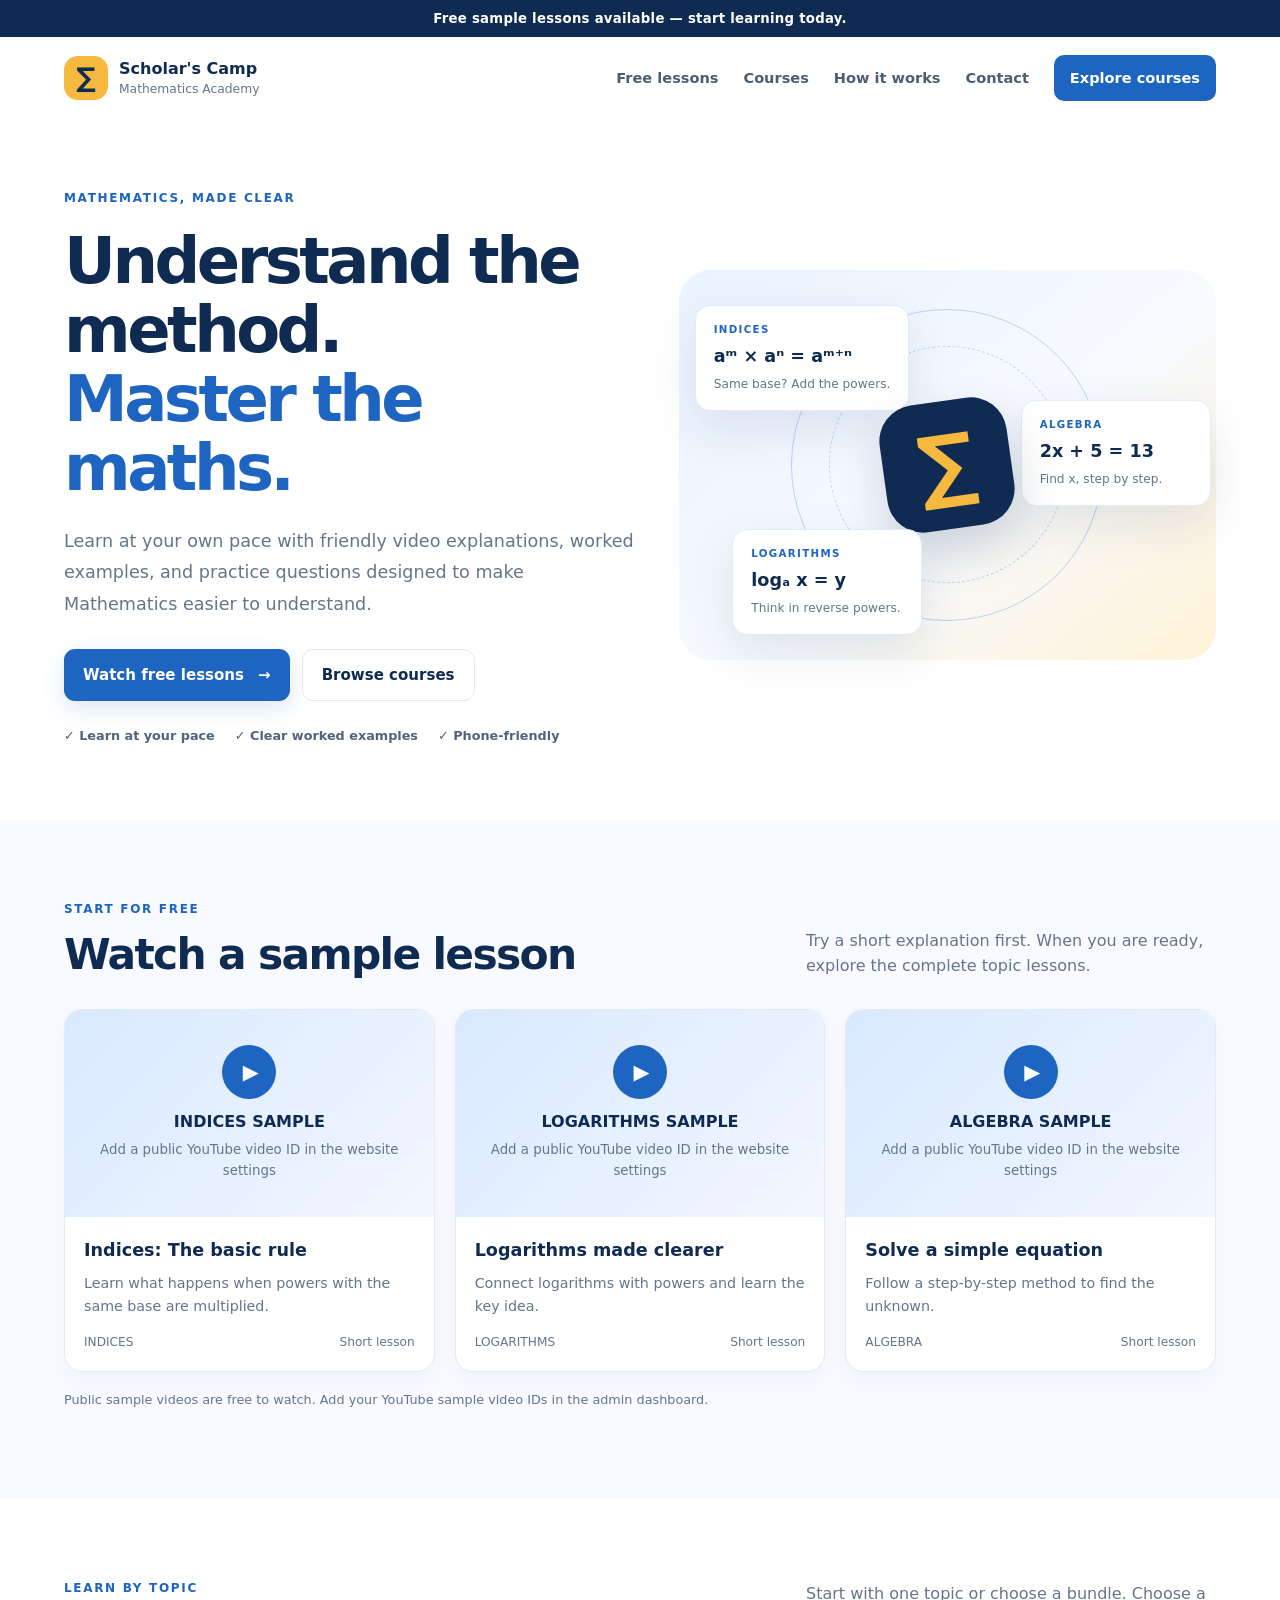
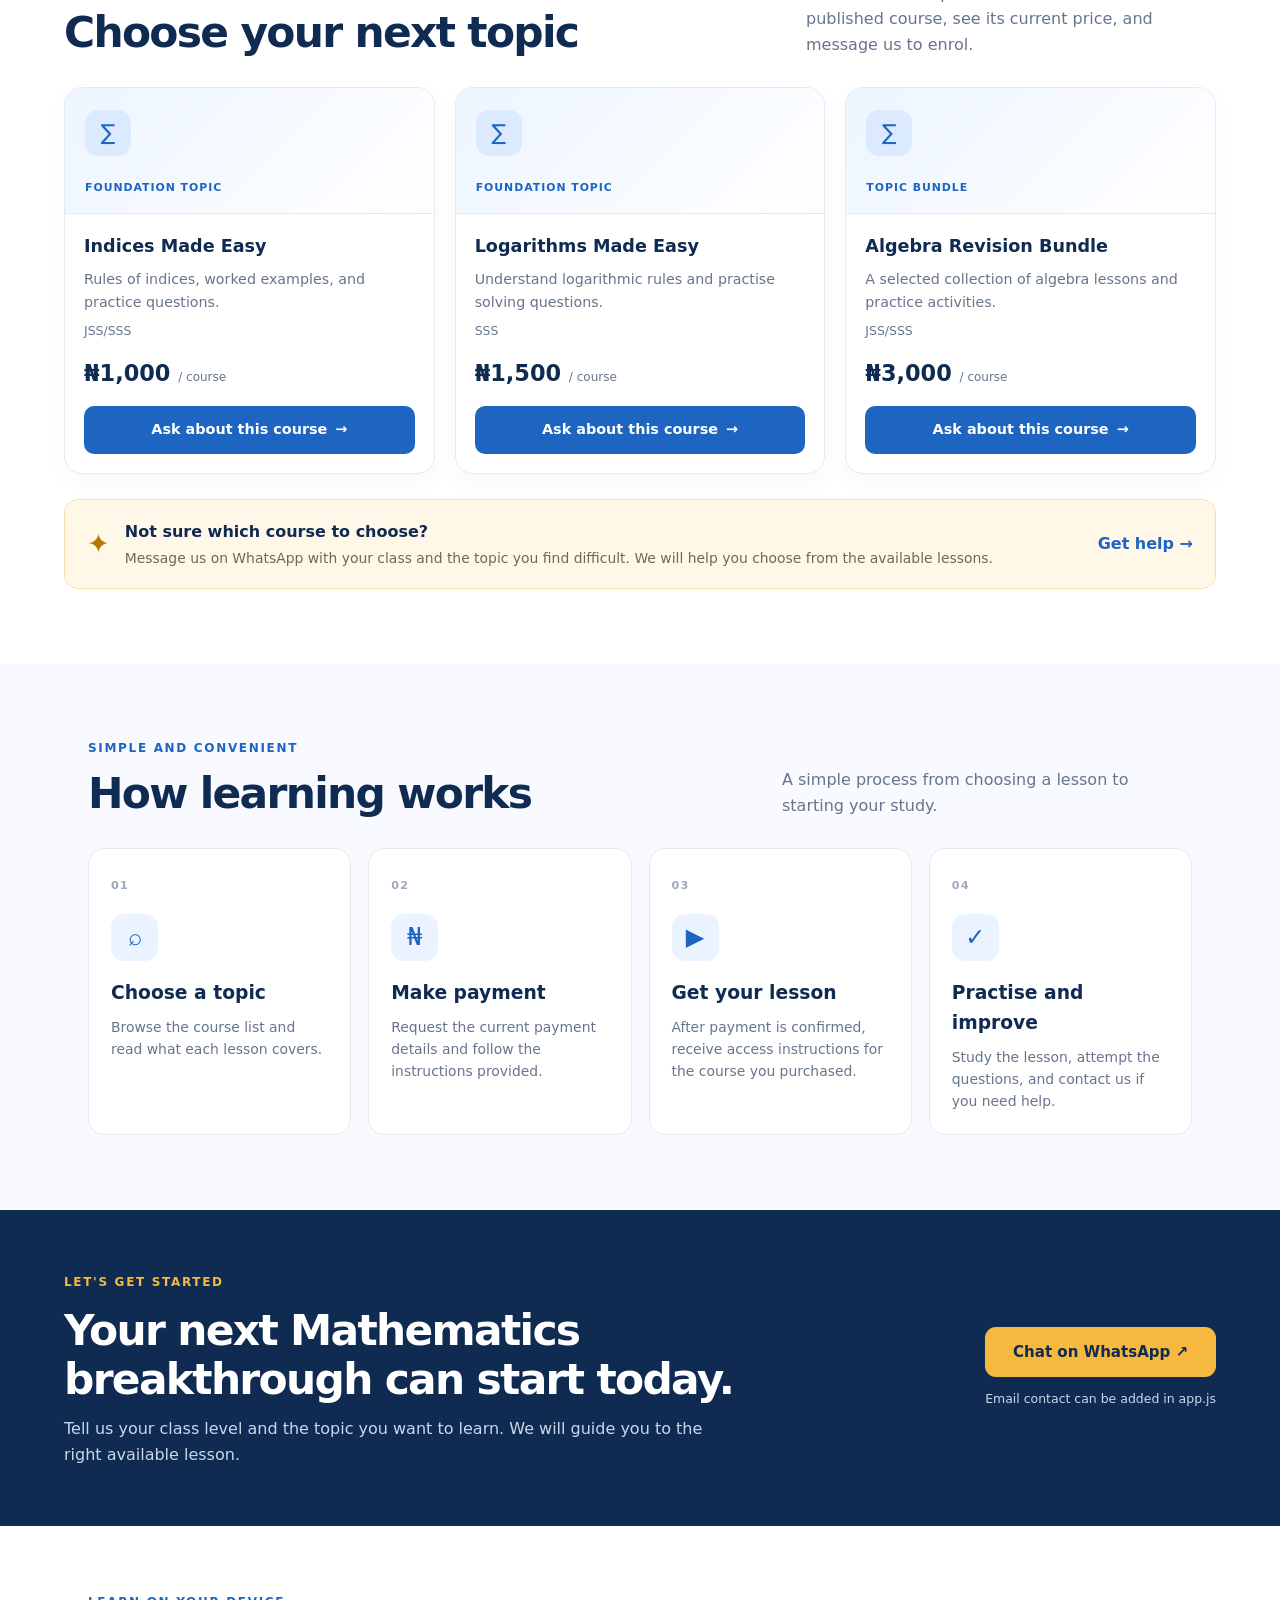
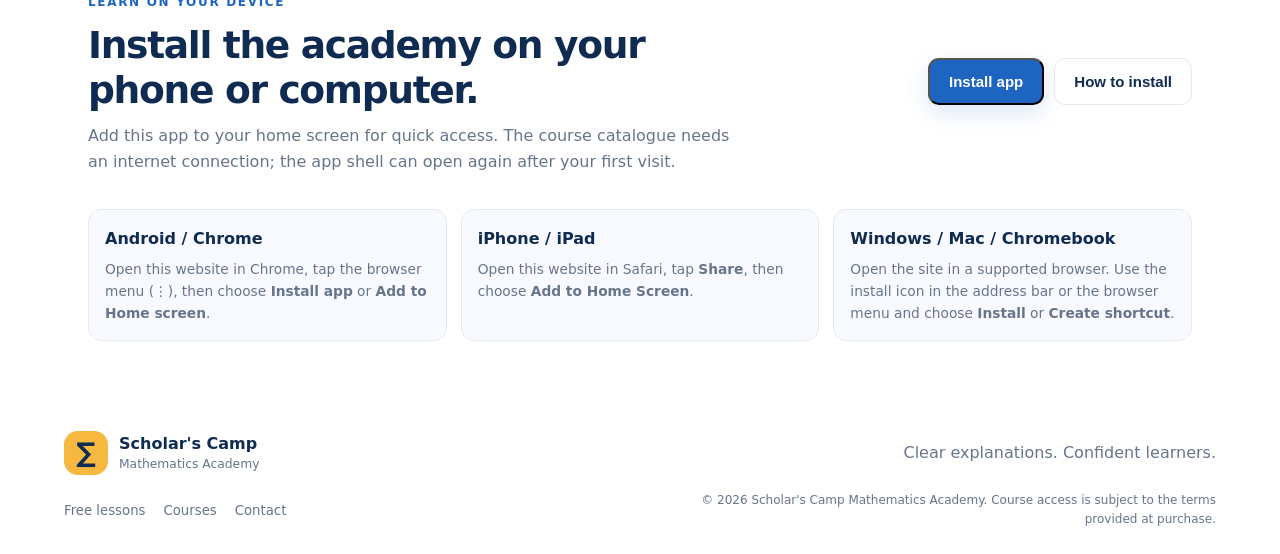
==== index.html @ 8bfcaed8 "Add files via upload" ====
<!doctype html>
<html lang="en">
<head>
  <meta charset="utf-8">
  <meta name="viewport" content="width=device-width, initial-scale=1">
  <meta name="theme-color" content="#102b52">
  <meta name="description" content="Learn Mathematics step by step with clear video lessons, worked examples, and practice questions.">
  <title>Scholar's Camp Mathematics Academy</title>
  <link rel="manifest" href="manifest.webmanifest">
  <link rel="icon" type="image/png" sizes="192x192" href="icons/icon-192.png">
  <link rel="apple-touch-icon" href="icons/icon-192.png">
  <meta name="apple-mobile-web-app-capable" content="yes">
  <meta name="apple-mobile-web-app-status-bar-style" content="black-translucent">
  <meta name="apple-mobile-web-app-title" content="Scholar's Camp Maths">
  <link rel="stylesheet" href="styles.css">
</head>
<body>
  <div class="announcement">Free sample lessons available — start learning today.</div>
  <header class="site-header">
    <a class="brand" href="#home" aria-label="Scholar's Camp Mathematics Academy home">
      <span class="brand-mark">∑</span>
      <span><strong>Scholar's Camp</strong><small>Mathematics Academy</small></span>
    </a>
    <button class="menu-toggle" id="menuToggle" aria-label="Open navigation" aria-expanded="false">☰</button>
    <nav id="mainNav">
      <a href="#samples">Free lessons</a>
      <a href="#courses">Courses</a>
      <a href="#how">How it works</a>
      <a href="#contact">Contact</a>
      <button class="install-nav-button" id="installAppBtn" type="button" hidden>Install app</button>
      <a class="nav-cta" href="#courses">Explore courses</a>
    </nav>
  </header>

  <main>
    <section class="hero" id="home">
      <div class="hero-copy">
        <span class="eyebrow">MATHEMATICS, MADE CLEAR</span>
        <h1>Understand the method.<br><span>Master the maths.</span></h1>
        <p>Learn at your own pace with friendly video explanations, worked examples, and practice questions designed to make Mathematics easier to understand.</p>
        <div class="hero-actions">
          <a class="button button-primary" href="#samples">Watch free lessons <span>→</span></a>
          <a class="button button-light" href="#courses">Browse courses</a>
        </div>
        <div class="trust-row"><span>✓ Learn at your pace</span><span>✓ Clear worked examples</span><span>✓ Phone-friendly</span></div>
      </div>
      <div class="hero-visual" aria-label="Mathematics learning illustration">
        <div class="formula-card formula-one"><span class="formula-label">INDICES</span><strong>aᵐ × aⁿ = aᵐ⁺ⁿ</strong><small>Same base? Add the powers.</small></div>
        <div class="formula-card formula-two"><span class="formula-label">ALGEBRA</span><strong>2x + 5 = 13</strong><small>Find x, step by step.</small></div>
        <div class="formula-orbit">∑</div>
        <div class="formula-card formula-three"><span class="formula-label">LOGARITHMS</span><strong>logₐ x = y</strong><small>Think in reverse powers.</small></div>
      </div>
    </section>

    <section class="section samples-section" id="samples">
      <div class="section-heading">
        <div><span class="eyebrow">START FOR FREE</span><h2>Watch a sample lesson</h2></div>
        <p>Try a short explanation first. When you are ready, explore the complete topic lessons.</p>
      </div>
      <div class="sample-grid" id="sampleGrid">
        <!-- Sample cards are rendered from app.js. Replace the example video IDs with your own public sample videos. -->
      </div>
      <p class="small-note">Public sample videos are free to watch. Add your YouTube sample video IDs in the admin dashboard.</p>
    </section>

    <section class="section courses-section" id="courses">
      <div class="section-heading">
        <div><span class="eyebrow">LEARN BY TOPIC</span><h2>Choose your next topic</h2></div>
        <p>Start with one topic or choose a bundle. Choose a published course, see its current price, and message us to enrol.</p>
      </div>
      <div class="course-grid" id="courseGrid"></div>
      <div class="course-note"><span class="note-icon">✦</span><div><strong>Not sure which course to choose?</strong><p>Message us on WhatsApp with your class and the topic you find difficult. We will help you choose from the available lessons.</p></div><a id="courseHelpLink" class="text-link" href="#contact">Get help →</a></div>
    </section>

    <section class="how-section" id="how">
      <div class="section section-heading how-heading">
        <div><span class="eyebrow">SIMPLE AND CONVENIENT</span><h2>How learning works</h2></div>
        <p>A simple process from choosing a lesson to starting your study.</p>
      </div>
      <div class="steps">
        <article class="step"><span class="step-number">01</span><div class="step-icon">⌕</div><h3>Choose a topic</h3><p>Browse the course list and read what each lesson covers.</p></article>
        <article class="step"><span class="step-number">02</span><div class="step-icon">₦</div><h3>Make payment</h3><p>Request the current payment details and follow the instructions provided.</p></article>
        <article class="step"><span class="step-number">03</span><div class="step-icon">▶</div><h3>Get your lesson</h3><p>After payment is confirmed, receive access instructions for the course you purchased.</p></article>
        <article class="step"><span class="step-number">04</span><div class="step-icon">✓</div><h3>Practise and improve</h3><p>Study the lesson, attempt the questions, and contact us if you need help.</p></article>
      </div>
    </section>

    <section class="cta-section" id="contact">
      <div class="cta-copy"><span class="eyebrow">LET'S GET STARTED</span><h2>Your next Mathematics breakthrough can start today.</h2><p>Tell us your class level and the topic you want to learn. We will guide you to the right available lesson.</p></div>
      <div class="cta-actions"><a id="whatsappMain" class="button button-white" href="#" target="_blank" rel="noopener">Chat on WhatsApp ↗</a><a class="cta-email" href="mailto:">Email contact can be added in app.js</a></div>
    </section>

    <section class="install-section" id="installHelp">
      <div class="install-copy">
        <span class="eyebrow">LEARN ON YOUR DEVICE</span>
        <h2>Install the academy on your phone or computer.</h2>
        <p>Add this app to your home screen for quick access. The course catalogue needs an internet connection; the app shell can open again after your first visit.</p>
      </div>
      <div class="install-actions">
        <button class="button button-primary" id="installMainBtn" type="button">Install app</button>
        <button class="button button-light" id="showInstallSteps" type="button">How to install</button>
      </div>
      <div class="install-steps" id="installSteps" hidden>
        <div><strong>Android / Chrome</strong><p>Open this website in Chrome, tap the browser menu (⋮), then choose <b>Install app</b> or <b>Add to Home screen</b>.</p></div>
        <div><strong>iPhone / iPad</strong><p>Open this website in Safari, tap <b>Share</b>, then choose <b>Add to Home Screen</b>.</p></div>
        <div><strong>Windows / Mac / Chromebook</strong><p>Open the site in a supported browser. Use the install icon in the address bar or the browser menu and choose <b>Install</b> or <b>Create shortcut</b>.</p></div>
      </div>
    </section>
  </main>

  <footer class="site-footer">
    <a class="brand footer-brand" href="#home"><span class="brand-mark">∑</span><span><strong>Scholar's Camp</strong><small>Mathematics Academy</small></span></a>
    <p>Clear explanations. Confident learners.</p>
    <div class="footer-links"><a href="#samples">Free lessons</a><a href="#courses">Courses</a><a href="#contact">Contact</a></div>
    <small>© <span id="year"></span> Scholar's Camp Mathematics Academy. Course access is subject to the terms provided at purchase.</small>
  </footer>

  <div class="toast" id="toast" role="status" aria-live="polite"></div>
  <script src="app.js"></script>
  <script src="pwa.js"></script>
</body>
</html>
---- styles.css ----
:root{--navy:#102b52;--blue:#1d65c1;--sky:#eaf3ff;--gold:#f6b83f;--ink:#17263b;--muted:#66758b;--paper:#fff;--line:#e4eaf1;--green:#16845b;--shadow:0 18px 48px rgba(16,43,82,.10)}
*{box-sizing:border-box}html{scroll-behavior:smooth}body{margin:0;font-family:Inter,ui-sans-serif,system-ui,-apple-system,BlinkMacSystemFont,"Segoe UI",sans-serif;color:var(--ink);background:#fff;line-height:1.6}a{color:inherit;text-decoration:none}.announcement{text-align:center;padding:8px 14px;background:var(--navy);color:#fff;font-size:.83rem;font-weight:650;letter-spacing:.02em}.site-header{max-width:1200px;margin:auto;padding:18px 24px;display:flex;align-items:center;justify-content:space-between;gap:24px}.brand{display:flex;align-items:center;gap:11px;min-width:max-content}.brand-mark{width:44px;height:44px;display:grid;place-items:center;border-radius:14px;background:var(--gold);color:var(--navy);font-size:1.7rem;font-weight:900}.brand strong,.brand small{display:block;line-height:1.25}.brand strong{font-size:1rem;color:var(--navy)}.brand small{font-size:.77rem;color:var(--muted);margin-top:3px}.site-header nav{display:flex;align-items:center;gap:25px;font-size:.91rem;font-weight:650}.site-header nav>a:not(.nav-cta){color:#4e5e72}.site-header nav>a:hover{color:var(--blue)}.nav-cta{background:var(--blue);color:#fff;padding:11px 16px;border-radius:10px}.menu-toggle{display:none;border:1px solid var(--line);background:#fff;padding:9px 12px;border-radius:8px;font-size:1.2rem}.hero{max-width:1200px;margin:0 auto;padding:65px 24px 74px;display:grid;grid-template-columns:1.03fr .97fr;gap:44px;align-items:center;overflow:hidden}.eyebrow{font-size:.75rem;letter-spacing:.14em;font-weight:850;color:var(--blue)}h1,h2,h3,p{margin-top:0}h1{font-size:clamp(2.6rem,5vw,4.45rem);line-height:1.08;letter-spacing:-.055em;color:var(--navy);margin:18px 0 22px}h1 span{color:var(--blue)}.hero-copy>p{max-width:590px;color:var(--muted);font-size:1.1rem;line-height:1.8}.hero-actions{display:flex;flex-wrap:wrap;gap:12px;margin:28px 0 25px}.button{display:inline-flex;align-items:center;justify-content:center;gap:14px;padding:13px 19px;border-radius:11px;font-weight:750;font-size:.94rem;transition:transform .15s,box-shadow .15s}.button:hover{transform:translateY(-2px)}.button-primary{background:var(--blue);color:#fff;box-shadow:0 8px 22px #1d65c128}.button-light{border:1px solid var(--line);color:var(--navy);background:#fff}.trust-row{display:flex;gap:14px 20px;flex-wrap:wrap;color:#52637a;font-size:.8rem;font-weight:650}.hero-visual{position:relative;min-height:390px;border-radius:32px;background:linear-gradient(140deg,#eaf3ff,#f7faff 55%,#fff3d7);display:grid;place-items:center;isolation:isolate}.hero-visual:before,.hero-visual:after{content:"";position:absolute;border:1px solid #b9d3f4;border-radius:50%;width:310px;height:310px;z-index:-1}.hero-visual:after{width:235px;height:235px;border-style:dashed}.formula-orbit{width:128px;height:128px;border-radius:36px;background:var(--navy);color:var(--gold);display:grid;place-items:center;font-size:5rem;font-weight:900;box-shadow:0 22px 45px #102b5230;transform:rotate(-8deg)}.formula-card{position:absolute;background:#fff;border:1px solid #e3ebf6;box-shadow:var(--shadow);border-radius:15px;padding:15px 18px;min-width:190px}.formula-card strong,.formula-card small,.formula-label{display:block}.formula-card strong{font-size:1.1rem;color:var(--navy);margin:5px 0}.formula-card small{color:var(--muted);font-size:.76rem}.formula-label{font-size:.64rem;font-weight:850;letter-spacing:.13em;color:var(--blue)}.formula-one{top:35px;left:3%}.formula-two{right:1%;top:130px}.formula-three{bottom:25px;left:10%}.section{max-width:1200px;margin:auto;padding:75px 24px}.samples-section{background:#f8faff;max-width:none}.samples-section>*{max-width:1152px;margin-left:auto;margin-right:auto}.section-heading{display:flex;justify-content:space-between;gap:30px;align-items:end;margin-bottom:30px}.section-heading h2,.cta-copy h2{font-size:clamp(1.9rem,3.5vw,2.65rem);letter-spacing:-.04em;line-height:1.16;color:var(--navy);margin:9px 0 0}.section-heading>p{max-width:410px;color:var(--muted);margin:0}.sample-grid,.course-grid{display:grid;grid-template-columns:repeat(3,minmax(0,1fr));gap:20px}.sample-card,.course-card{background:#fff;border:1px solid var(--line);border-radius:18px;overflow:hidden;box-shadow:0 8px 25px #102b5208}.video-frame{aspect-ratio:16/9;background:#dceaff;position:relative;overflow:hidden}.video-frame iframe{width:100%;height:100%;border:0}.video-placeholder{height:100%;display:grid;place-items:center;text-align:center;padding:20px;background:linear-gradient(135deg,#d8e9ff,#f3f7ff);color:var(--navy)}.play-mark{display:grid;place-items:center;width:54px;height:54px;border-radius:50%;background:var(--blue);color:#fff;font-size:1.3rem;margin:0 auto 10px;padding-left:3px}.video-placeholder strong{display:block}.video-placeholder small{display:block;color:var(--muted);margin-top:4px}.sample-info,.course-info{padding:19px}.sample-info h3,.course-info h3{margin:0 0 8px;color:var(--navy);font-size:1.1rem}.sample-info p,.course-info p{color:var(--muted);font-size:.89rem;margin-bottom:15px}.sample-meta{display:flex;justify-content:space-between;gap:8px;color:var(--muted);font-size:.76rem}.small-note{font-size:.8rem;color:var(--muted);margin-top:18px}.course-card{padding:0}.course-top{padding:22px 20px 14px;background:linear-gradient(135deg,#edf5ff,#fff);border-bottom:1px solid var(--line)}.course-icon{width:46px;height:46px;display:grid;place-items:center;background:#dceaff;color:var(--blue);border-radius:13px;font-size:1.35rem;margin-bottom:17px}.course-tag{font-size:.68rem;letter-spacing:.09em;font-weight:850;color:var(--blue);text-transform:uppercase}.course-info{padding-top:18px}.course-price{font-size:1.4rem;font-weight:850;color:var(--navy);margin:15px 0}.course-price small{font-size:.75rem;font-weight:500;color:var(--muted)}.course-link{display:flex;align-items:center;justify-content:center;gap:8px;width:100%;border:0;border-radius:10px;background:var(--blue);color:#fff;font:inherit;font-size:.9rem;font-weight:750;padding:12px;cursor:pointer}.course-link:hover{background:var(--navy)}.course-note{margin-top:25px;padding:19px 22px;background:#fff8e8;border:1px solid #f4dfad;border-radius:14px;display:flex;align-items:center;gap:15px}.note-icon{font-size:1.7rem;color:#b77900}.course-note div{flex:1}.course-note strong{color:var(--navy)}.course-note p{margin:3px 0 0;color:#6f6756;font-size:.87rem}.text-link{color:var(--blue);font-weight:800;white-space:nowrap}.how-section{background:#f8faff}.how-heading{max-width:1152px;margin:auto;padding:70px 24px 30px}.steps{max-width:1152px;margin:0 auto;padding:0 24px 75px;display:grid;grid-template-columns:repeat(4,minmax(0,1fr));gap:17px}.step{background:#fff;border:1px solid var(--line);border-radius:16px;padding:22px;position:relative}.step-number{font-size:.7rem;letter-spacing:.1em;font-weight:850;color:#9aa9bc}.step-icon{display:grid;place-items:center;width:47px;height:47px;border-radius:13px;background:#eaf3ff;color:var(--blue);font-size:1.5rem;margin:17px 0}.step h3{color:var(--navy);margin-bottom:8px}.step p{color:var(--muted);font-size:.87rem;margin-bottom:0}.cta-section{padding:58px max(24px,calc((100% - 1152px)/2));background:var(--navy);color:#fff;display:flex;justify-content:space-between;align-items:center;gap:35px}.cta-copy{max-width:680px}.cta-copy .eyebrow{color:var(--gold)}.cta-copy h2{color:#fff;margin:12px 0}.cta-copy p{color:#c9d7eb;margin-bottom:0}.cta-actions{display:flex;flex-direction:column;align-items:center;gap:12px;min-width:220px}.button-white{background:var(--gold);color:var(--navy);width:100%}.cta-email{font-size:.78rem;color:#c9d7eb;text-align:center}.site-footer{max-width:1200px;margin:auto;padding:28px 24px 24px;display:grid;grid-template-columns:1fr 1fr;gap:16px;align-items:center}.footer-brand{justify-self:start}.site-footer>p{color:var(--muted);margin:0;justify-self:end}.footer-links{display:flex;gap:18px;font-size:.83rem;color:var(--muted)}.site-footer>small{justify-self:end;text-align:right;color:var(--muted);font-size:.75rem}.toast{position:fixed;bottom:18px;left:50%;transform:translate(-50%,20px);background:var(--navy);color:#fff;padding:12px 18px;border-radius:10px;box-shadow:var(--shadow);opacity:0;pointer-events:none;transition:.2s;max-width:calc(100% - 30px);z-index:10}.toast.show{opacity:1;transform:translate(-50%,0)}code{background:#edf1f7;padding:2px 5px;border-radius:4px}
@media(max-width:850px){.site-header nav{gap:14px}.site-header nav>a:not(.nav-cta){display:none}.hero{grid-template-columns:1fr;padding-top:48px}.hero-visual{min-height:340px}.sample-grid,.course-grid{grid-template-columns:repeat(2,minmax(0,1fr))}.steps{grid-template-columns:repeat(2,minmax(0,1fr))}.section-heading{align-items:start;flex-direction:column;gap:12px}.cta-section{align-items:flex-start;flex-direction:column}.cta-actions{align-items:flex-start}.button-white{width:auto}.cta-email{text-align:left}}
@media(max-width:560px){.site-header{padding:14px 18px}.menu-toggle{display:block}.site-header nav{display:none;position:absolute;z-index:5;top:112px;left:12px;right:12px;padding:18px;background:#fff;border:1px solid var(--line);border-radius:14px;box-shadow:var(--shadow);flex-direction:column;align-items:stretch}.site-header nav.open{display:flex}.site-header nav>a:not(.nav-cta){display:block;padding:7px}.nav-cta{text-align:center}.hero{padding:38px 18px 50px;gap:28px}h1{font-size:2.7rem}.hero-copy>p{font-size:1rem}.hero-visual{min-height:300px;border-radius:24px}.formula-orbit{width:95px;height:95px;font-size:4rem;border-radius:28px}.formula-card{min-width:150px;padding:11px 12px}.formula-card strong{font-size:.9rem}.formula-card small{font-size:.68rem}.formula-one{top:22px;left:2%}.formula-two{right:1%;top:112px}.formula-three{bottom:17px;left:5%}.section{padding:55px 18px}.sample-grid,.course-grid{grid-template-columns:1fr}.steps{grid-template-columns:1fr;padding:0 18px 55px}.how-heading{padding:55px 18px 25px}.course-note{align-items:flex-start;flex-wrap:wrap;padding:16px}.course-note div{min-width:calc(100% - 55px)}.text-link{margin-left:53px}.cta-section{padding:45px 20px}.site-footer{padding:25px 18px;grid-template-columns:1fr}.site-footer>p,.site-footer>small{justify-self:start;text-align:left}.footer-links{flex-wrap:wrap}.trust-row{font-size:.75rem}}

.course-level{font-size:.78rem;color:var(--muted);margin-top:-8px}.empty-courses{grid-column:1/-1;padding:28px;border:1px dashed var(--line);border-radius:16px;color:var(--navy);background:#fff}.empty-courses p{color:var(--muted);margin:6px 0 0}

.install-nav-button{border:1px solid #c9d8eb;border-radius:10px;padding:10px 13px;background:#edf5ff;color:var(--navy);font:inherit;font-size:.88rem;font-weight:800;cursor:pointer}
.install-nav-button[hidden]{display:none}
.install-section{max-width:1152px;margin:0 auto;padding:62px 24px;display:flex;align-items:center;justify-content:space-between;gap:28px;flex-wrap:wrap}
.install-copy{max-width:650px}.install-copy h2{font-size:clamp(1.8rem,3vw,2.35rem);line-height:1.2;letter-spacing:-.035em;color:var(--navy);margin:10px 0}.install-copy p{color:var(--muted);margin:0}.install-actions{display:flex;gap:10px;flex-wrap:wrap}.install-steps{width:100%;display:grid;grid-template-columns:repeat(3,minmax(0,1fr));gap:14px;margin-top:6px}.install-steps>div{border:1px solid var(--line);border-radius:13px;padding:16px;background:#f8faff}.install-steps strong{color:var(--navy)}.install-steps p{font-size:.86rem;color:var(--muted);margin:7px 0 0}
@media(max-width:650px){.install-section{padding:48px 18px}.install-steps{grid-template-columns:1fr}.install-actions{width:100%}.install-actions .button{flex:1}}
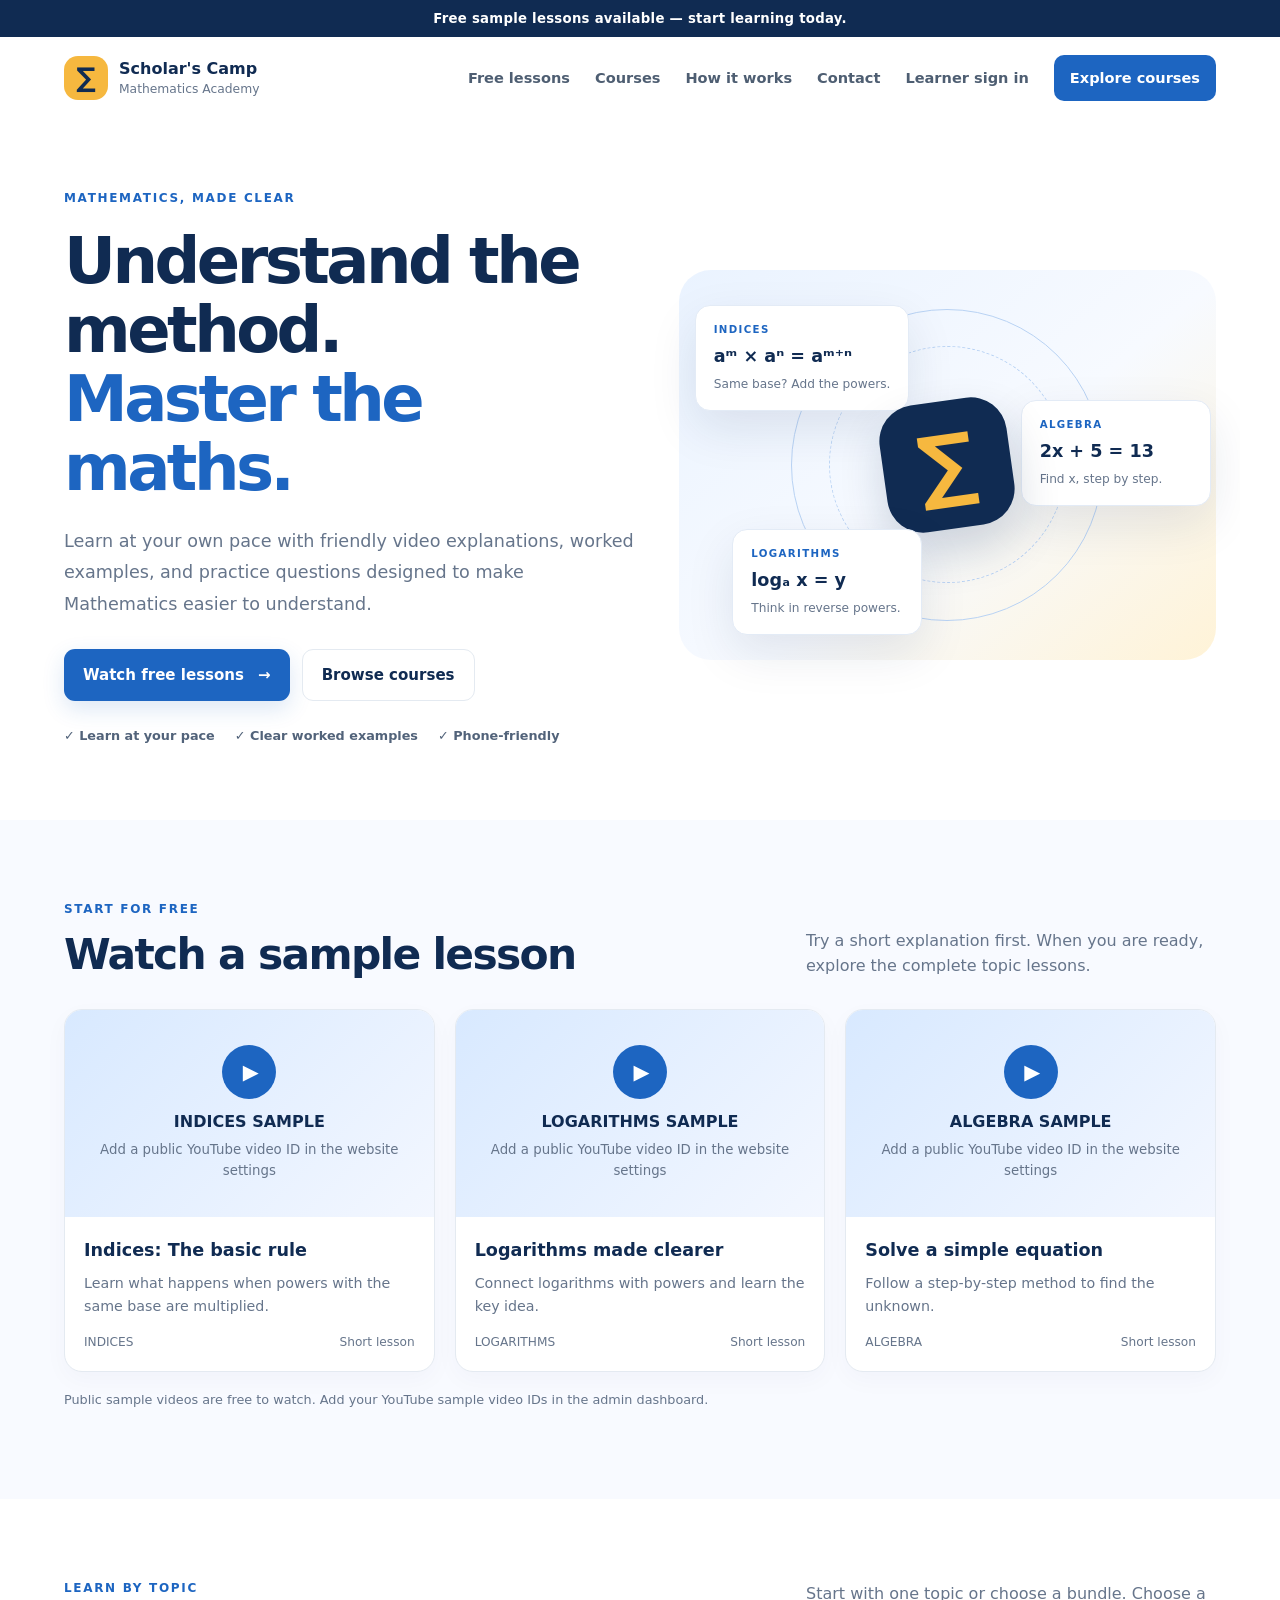
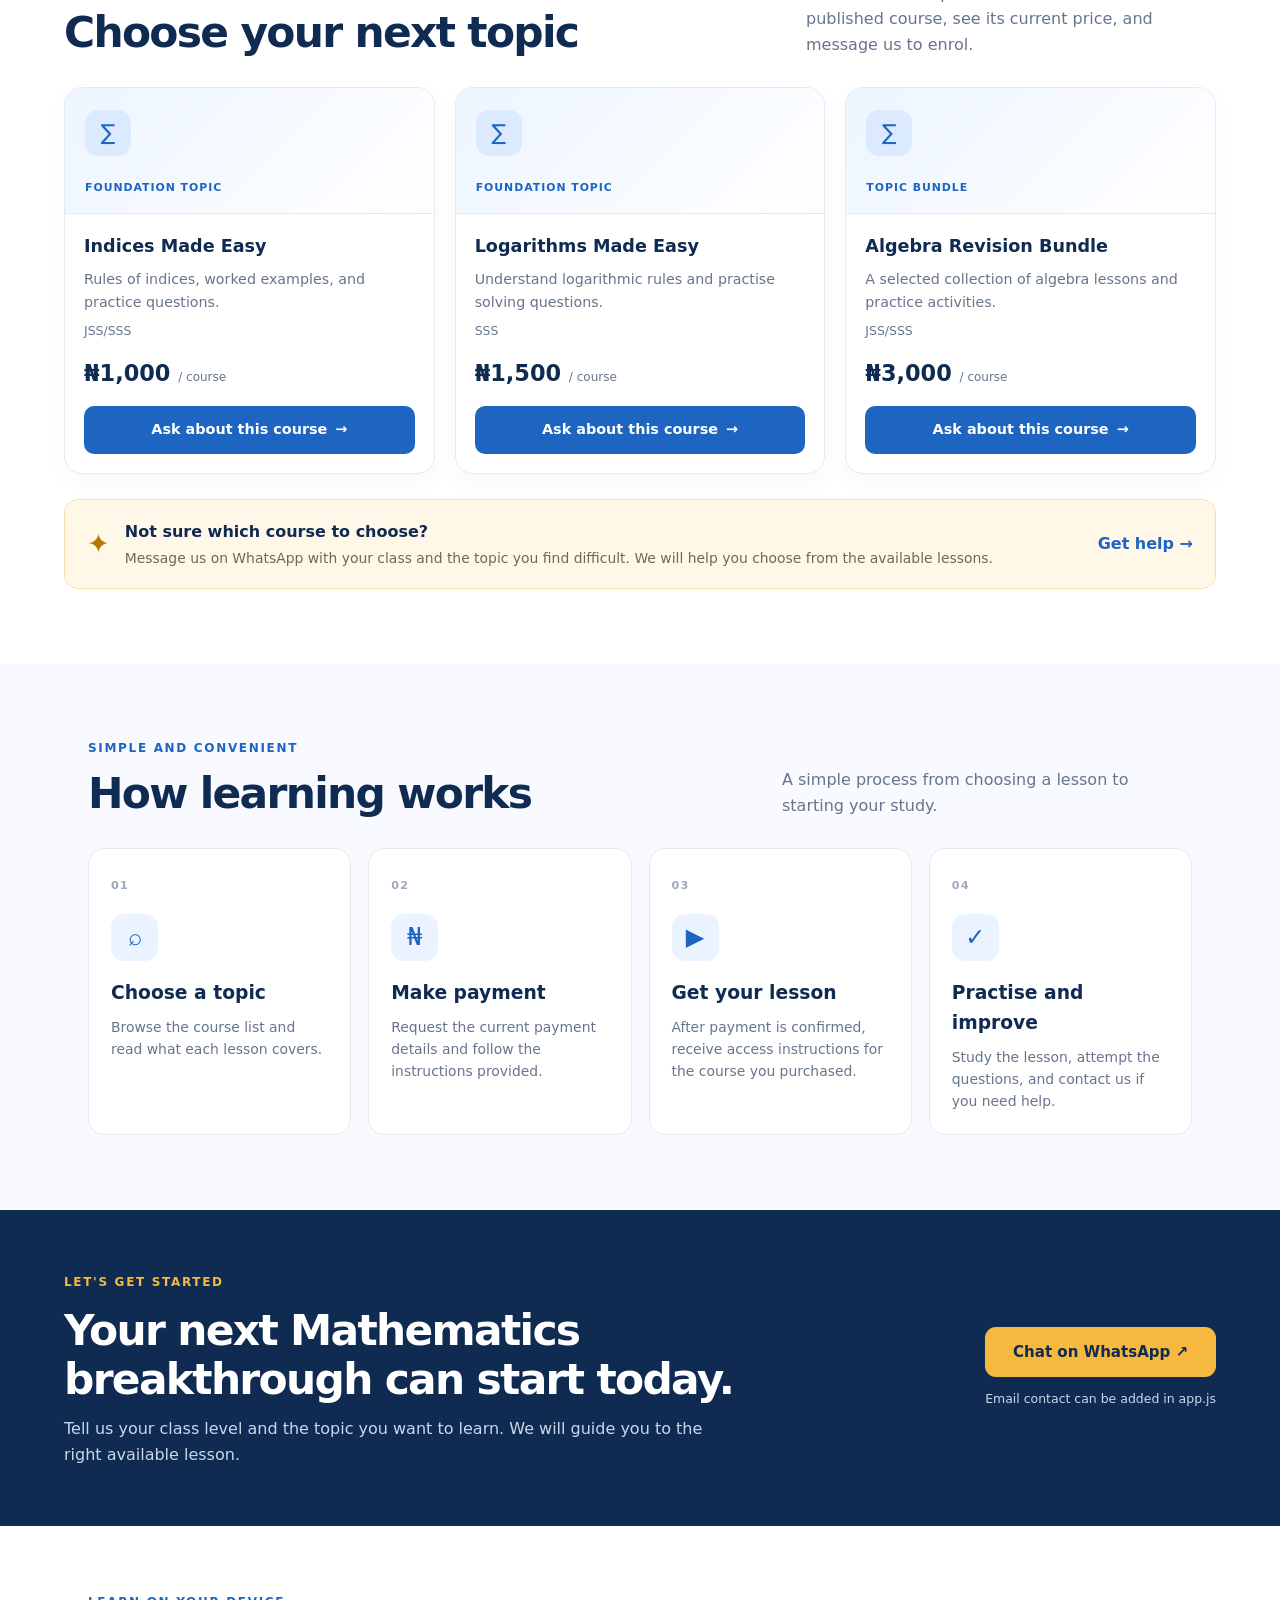
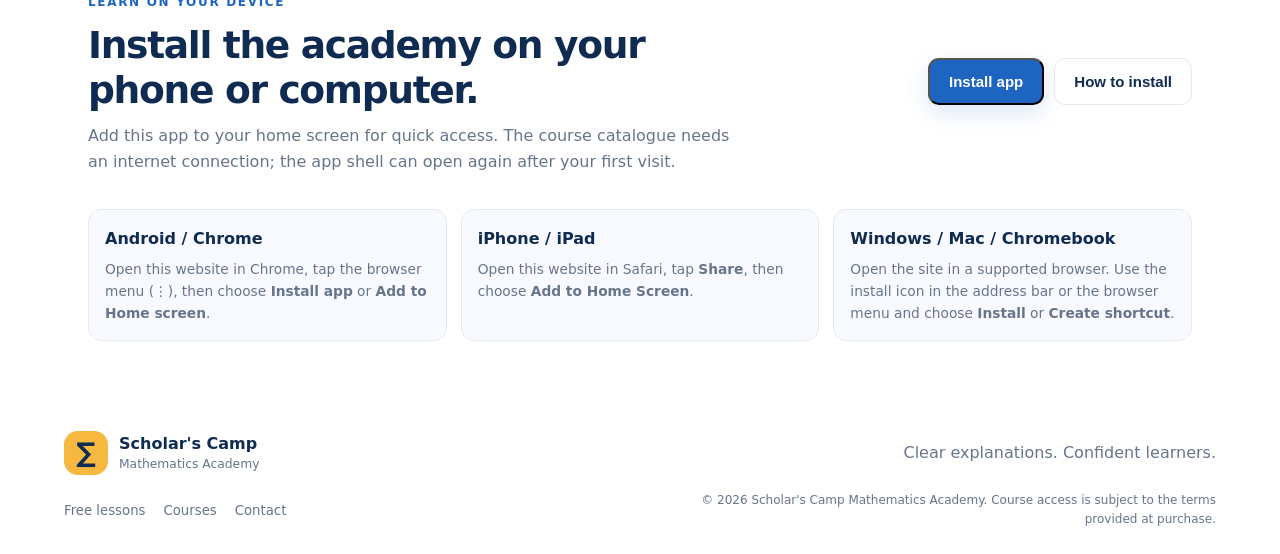
==== commit 8774ce78: "Add files via upload" ====
--- a/index.html
+++ b/index.html
@@ -116,6 +116,7 @@
   </footer>
 
   <div class="toast" id="toast" role="status" aria-live="polite"></div>
+  <script src="config.js"></script>
   <script src="app.js"></script>
   <script src="pwa.js"></script>
 </body>
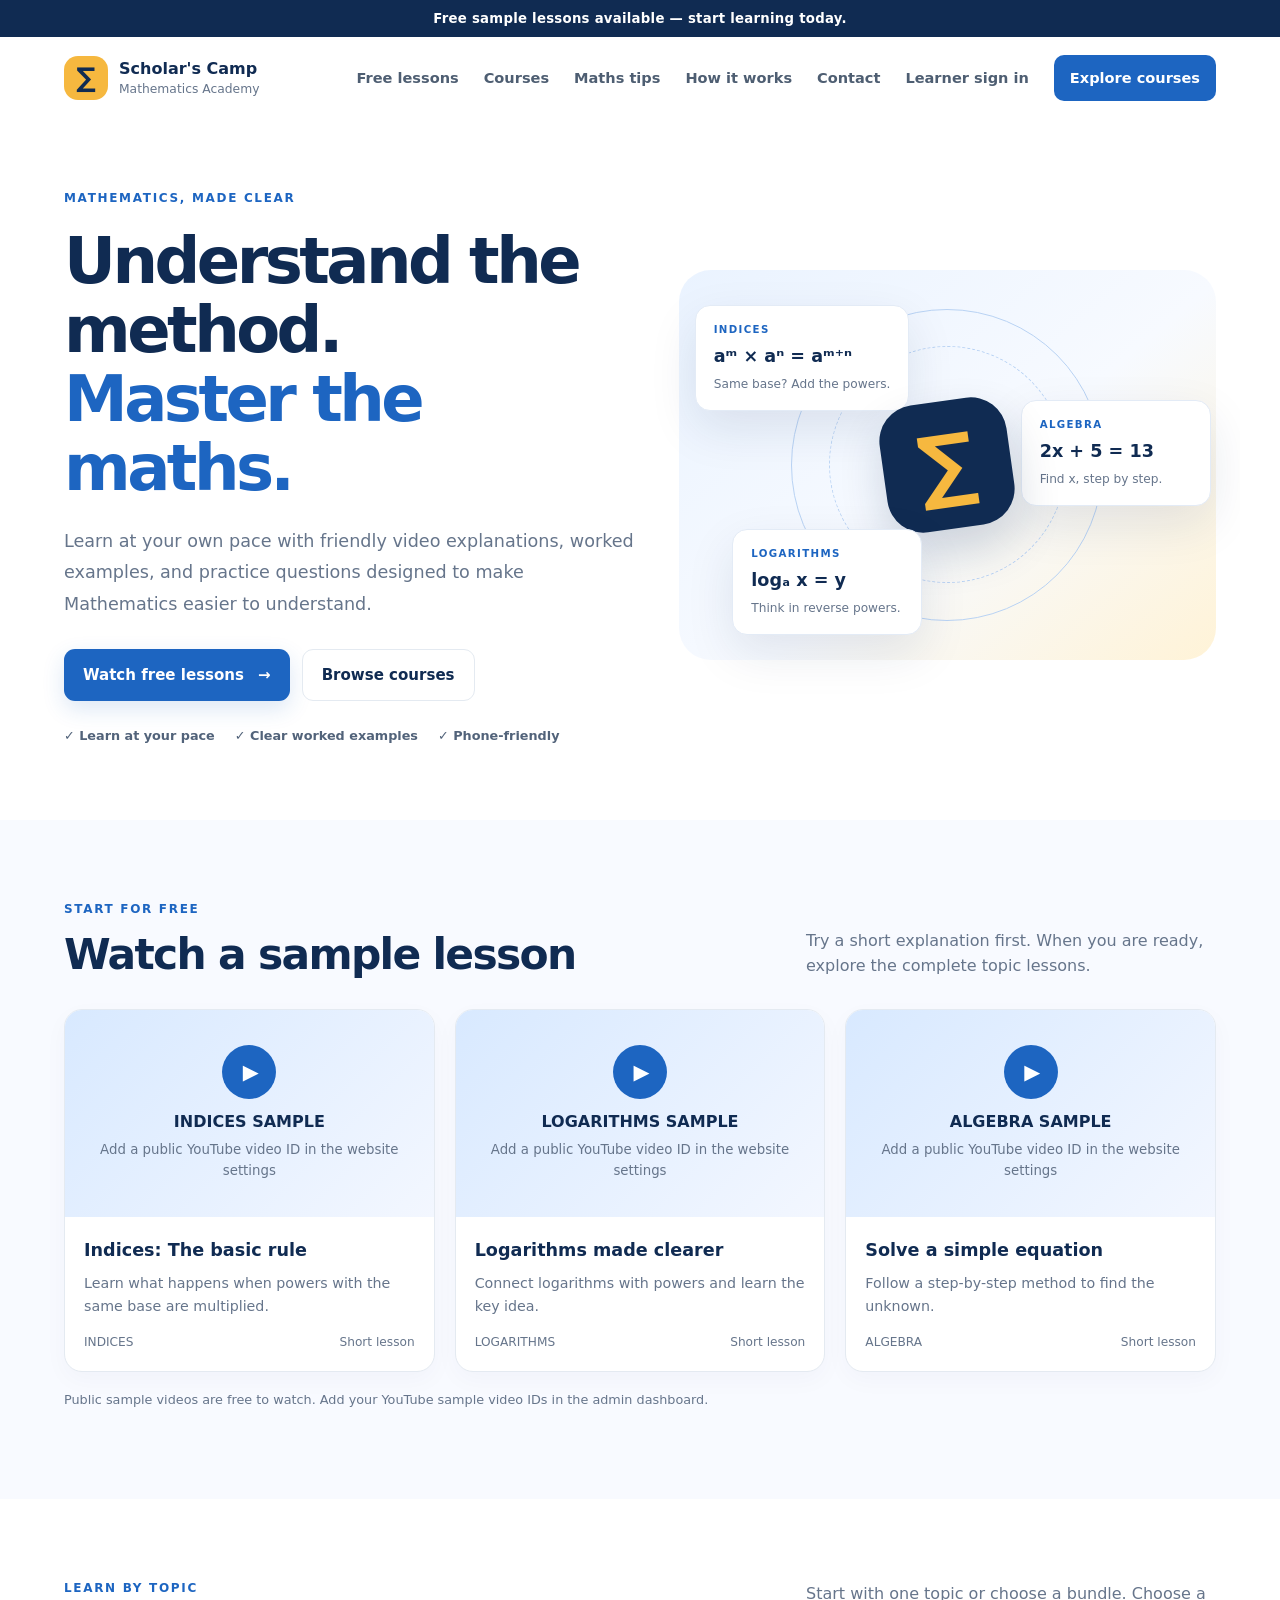
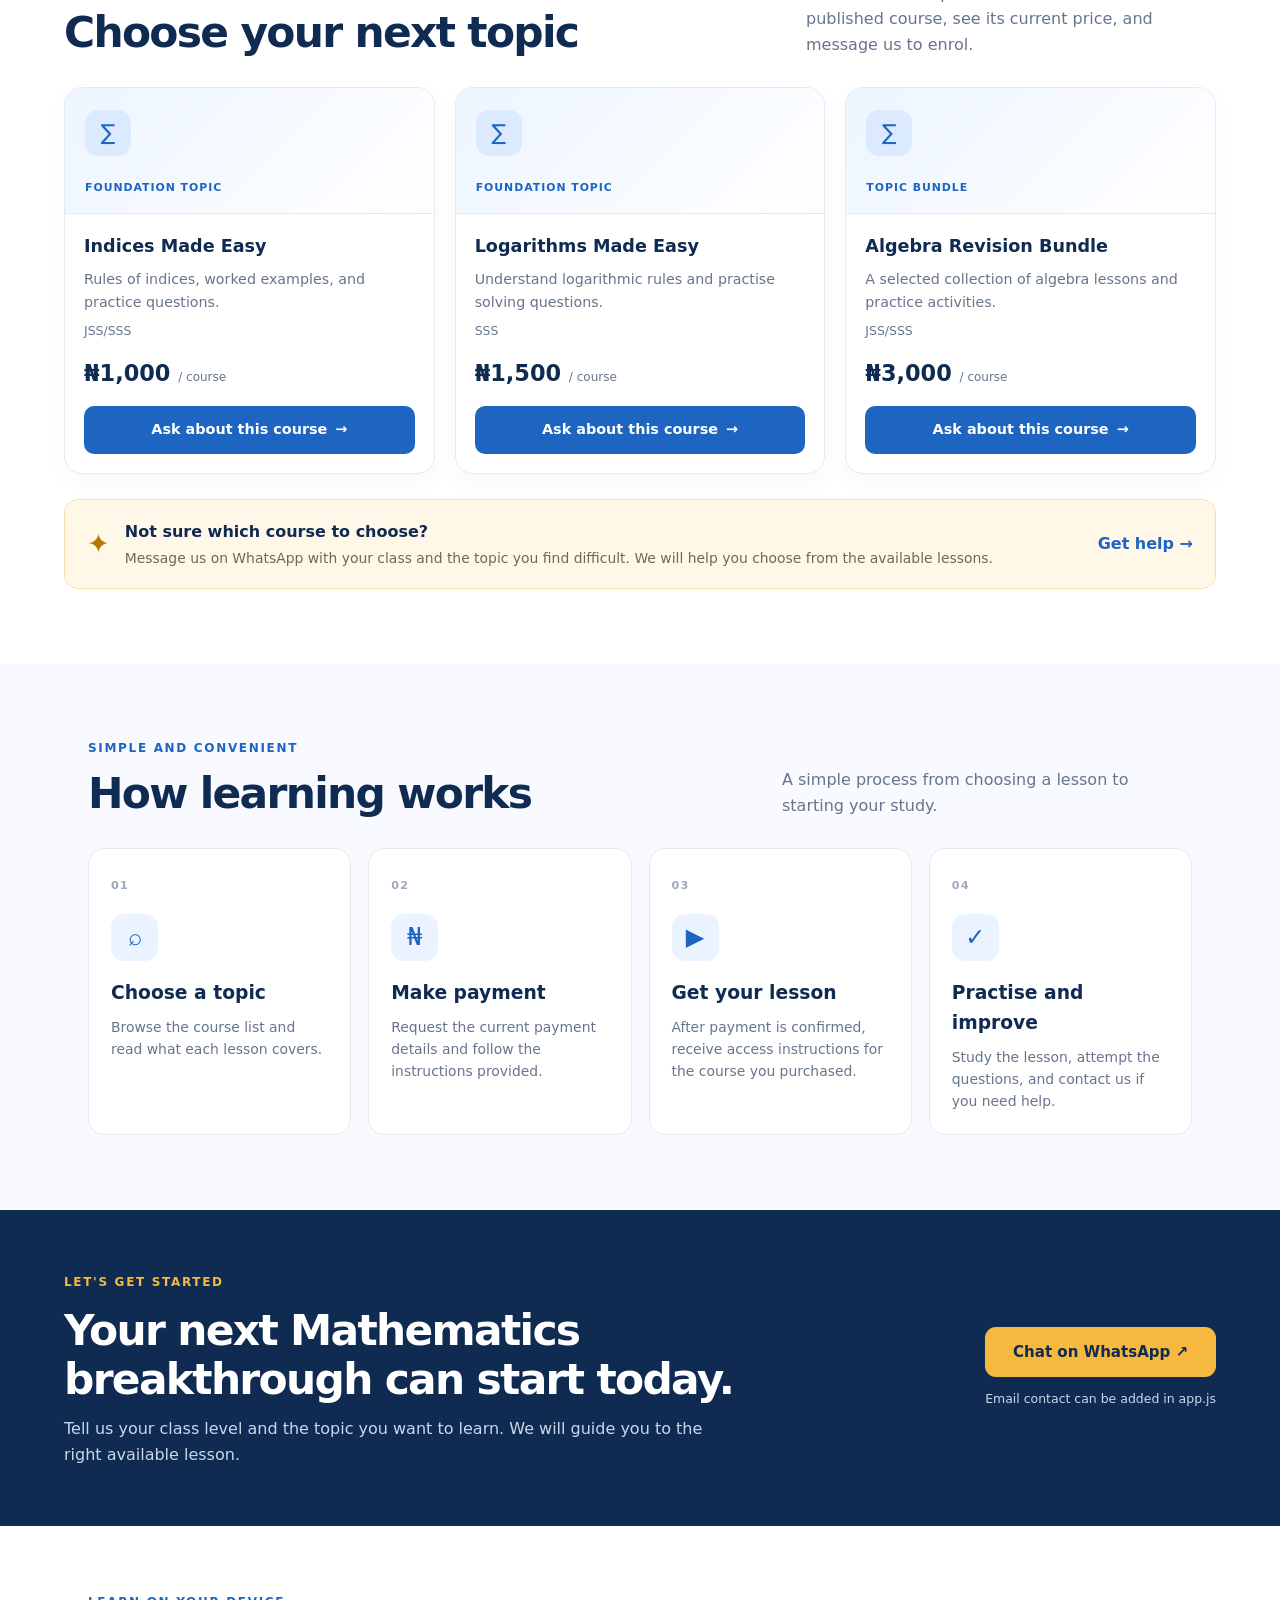
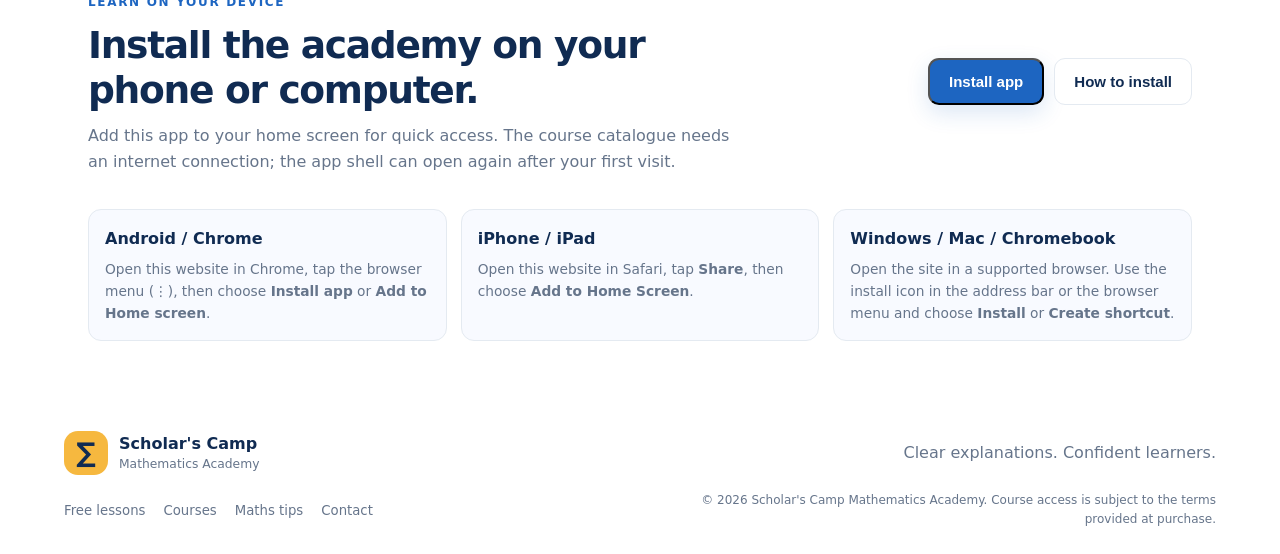
==== commit e4c42b5b: "Add files via upload" ====
--- a/index.html
+++ b/index.html
@@ -25,6 +25,7 @@
     <nav id="mainNav">
       <a href="#samples">Free lessons</a>
       <a href="#courses">Courses</a>
+      <a href="blog.html">Maths tips</a>
       <a href="#how">How it works</a>
       <a href="#contact">Contact</a>
       <button class="install-nav-button" id="installAppBtn" type="button" hidden>Install app</button>
@@ -111,12 +112,13 @@
   <footer class="site-footer">
     <a class="brand footer-brand" href="#home"><span class="brand-mark">∑</span><span><strong>Scholar's Camp</strong><small>Mathematics Academy</small></span></a>
     <p>Clear explanations. Confident learners.</p>
-    <div class="footer-links"><a href="#samples">Free lessons</a><a href="#courses">Courses</a><a href="#contact">Contact</a></div>
+    <div class="footer-links"><a href="#samples">Free lessons</a><a href="#courses">Courses</a><a href="blog.html">Maths tips</a><a href="#contact">Contact</a></div>
     <small>© <span id="year"></span> Scholar's Camp Mathematics Academy. Course access is subject to the terms provided at purchase.</small>
   </footer>
 
   <div class="toast" id="toast" role="status" aria-live="polite"></div>
   <script src="config.js"></script>
+  <script src="analytics.js"></script>
   <script src="app.js"></script>
   <script src="pwa.js"></script>
 </body>
